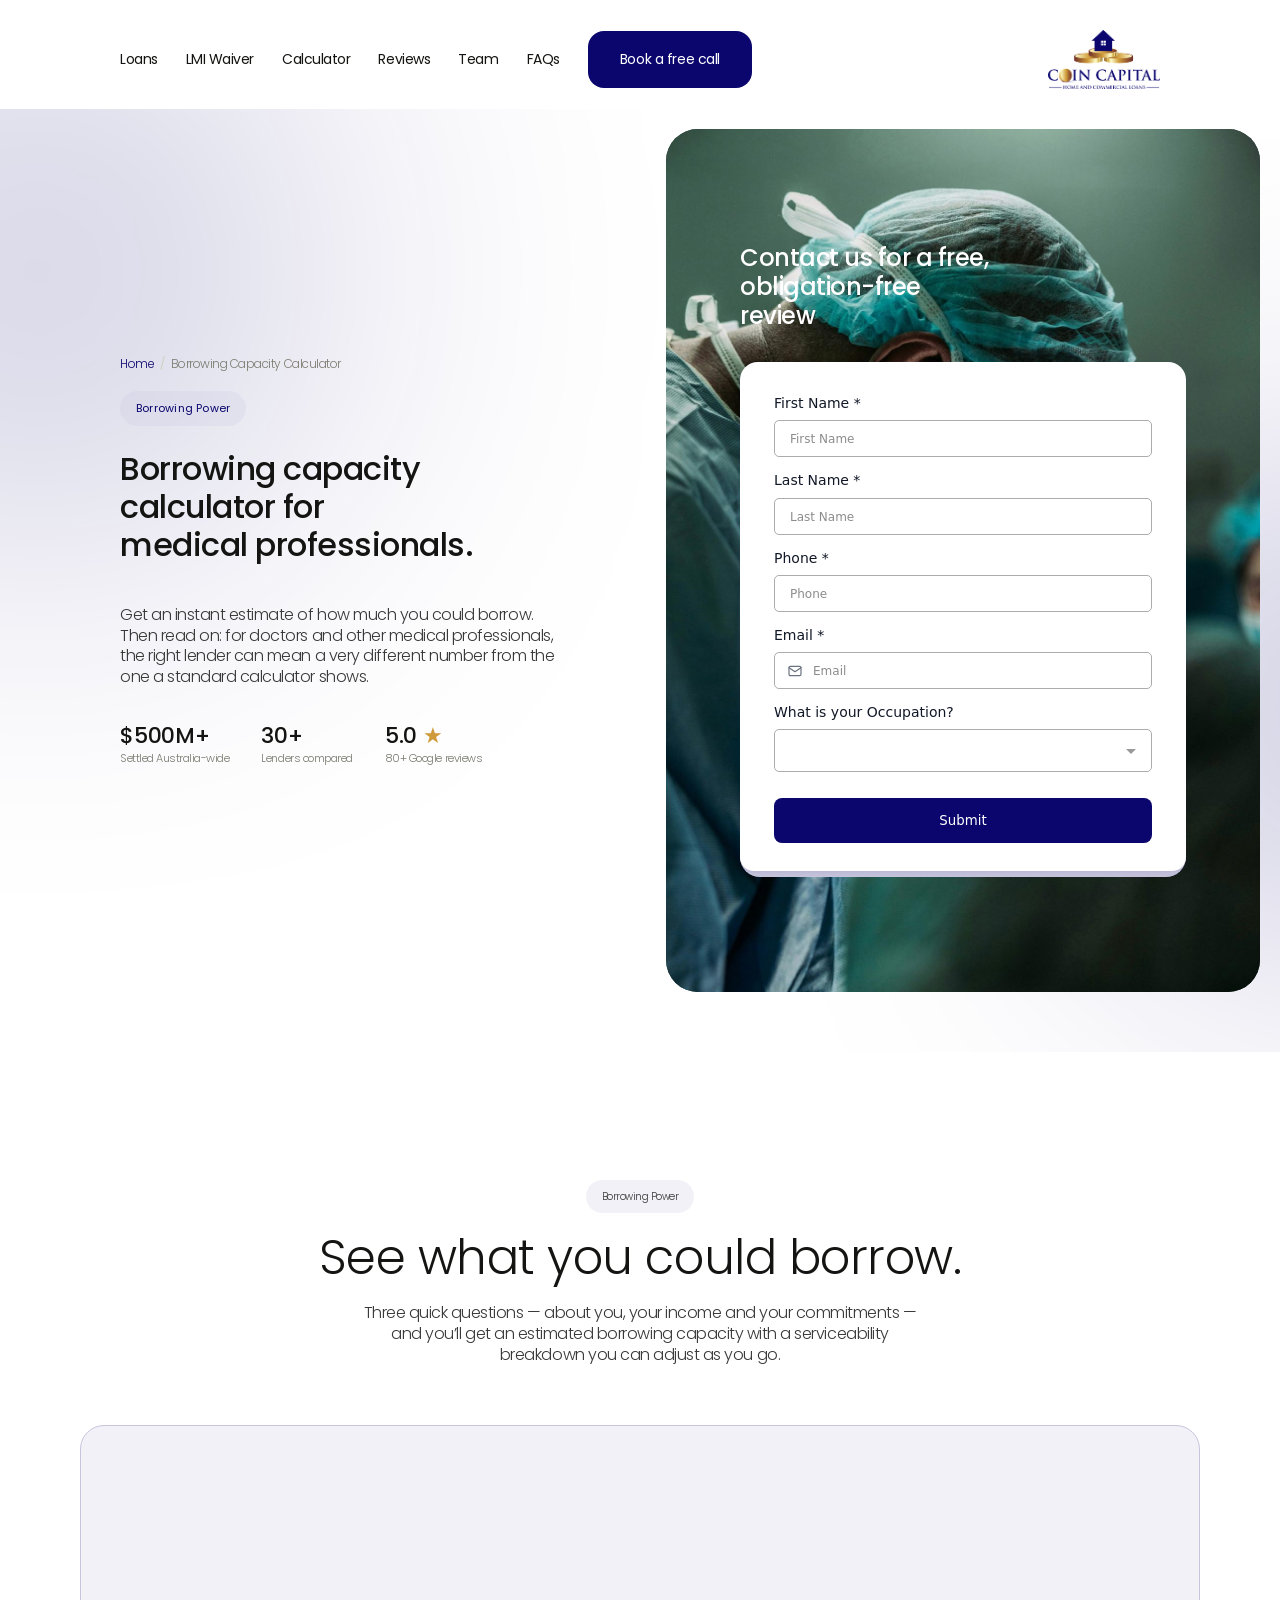
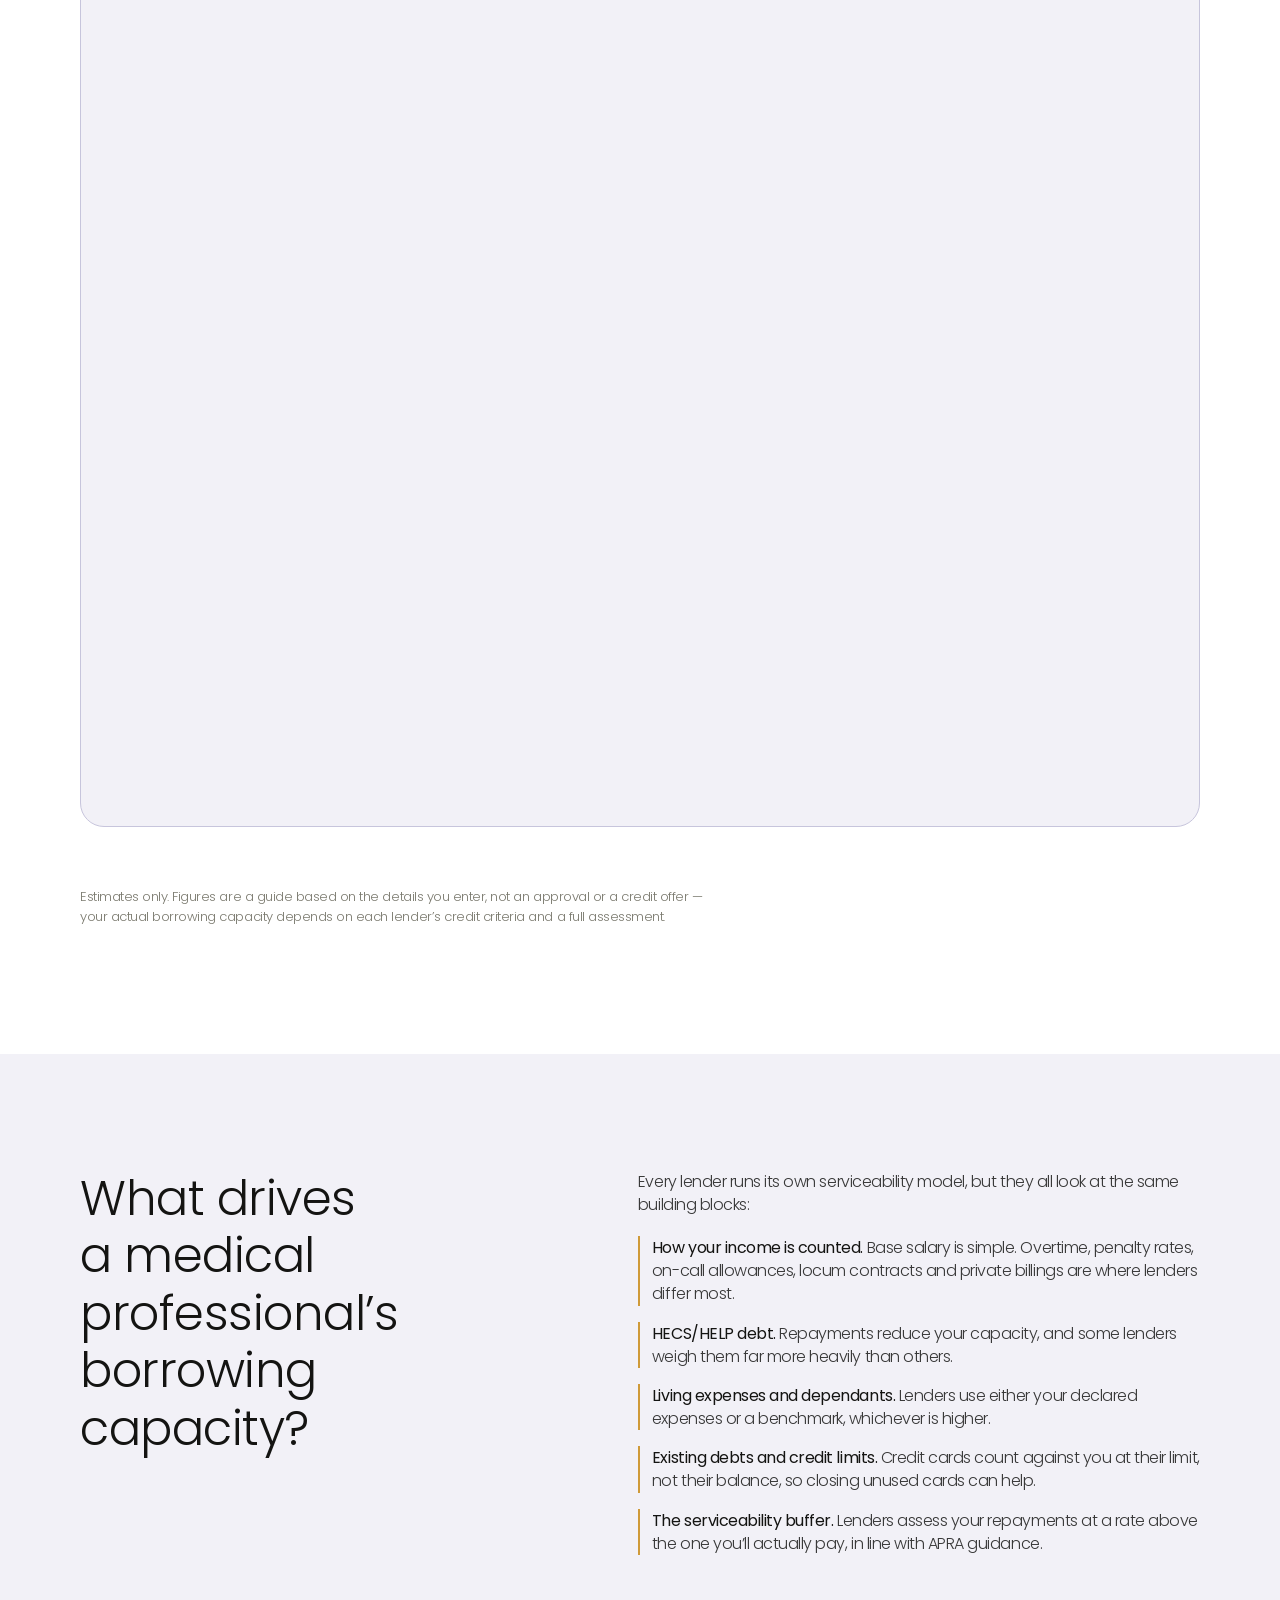
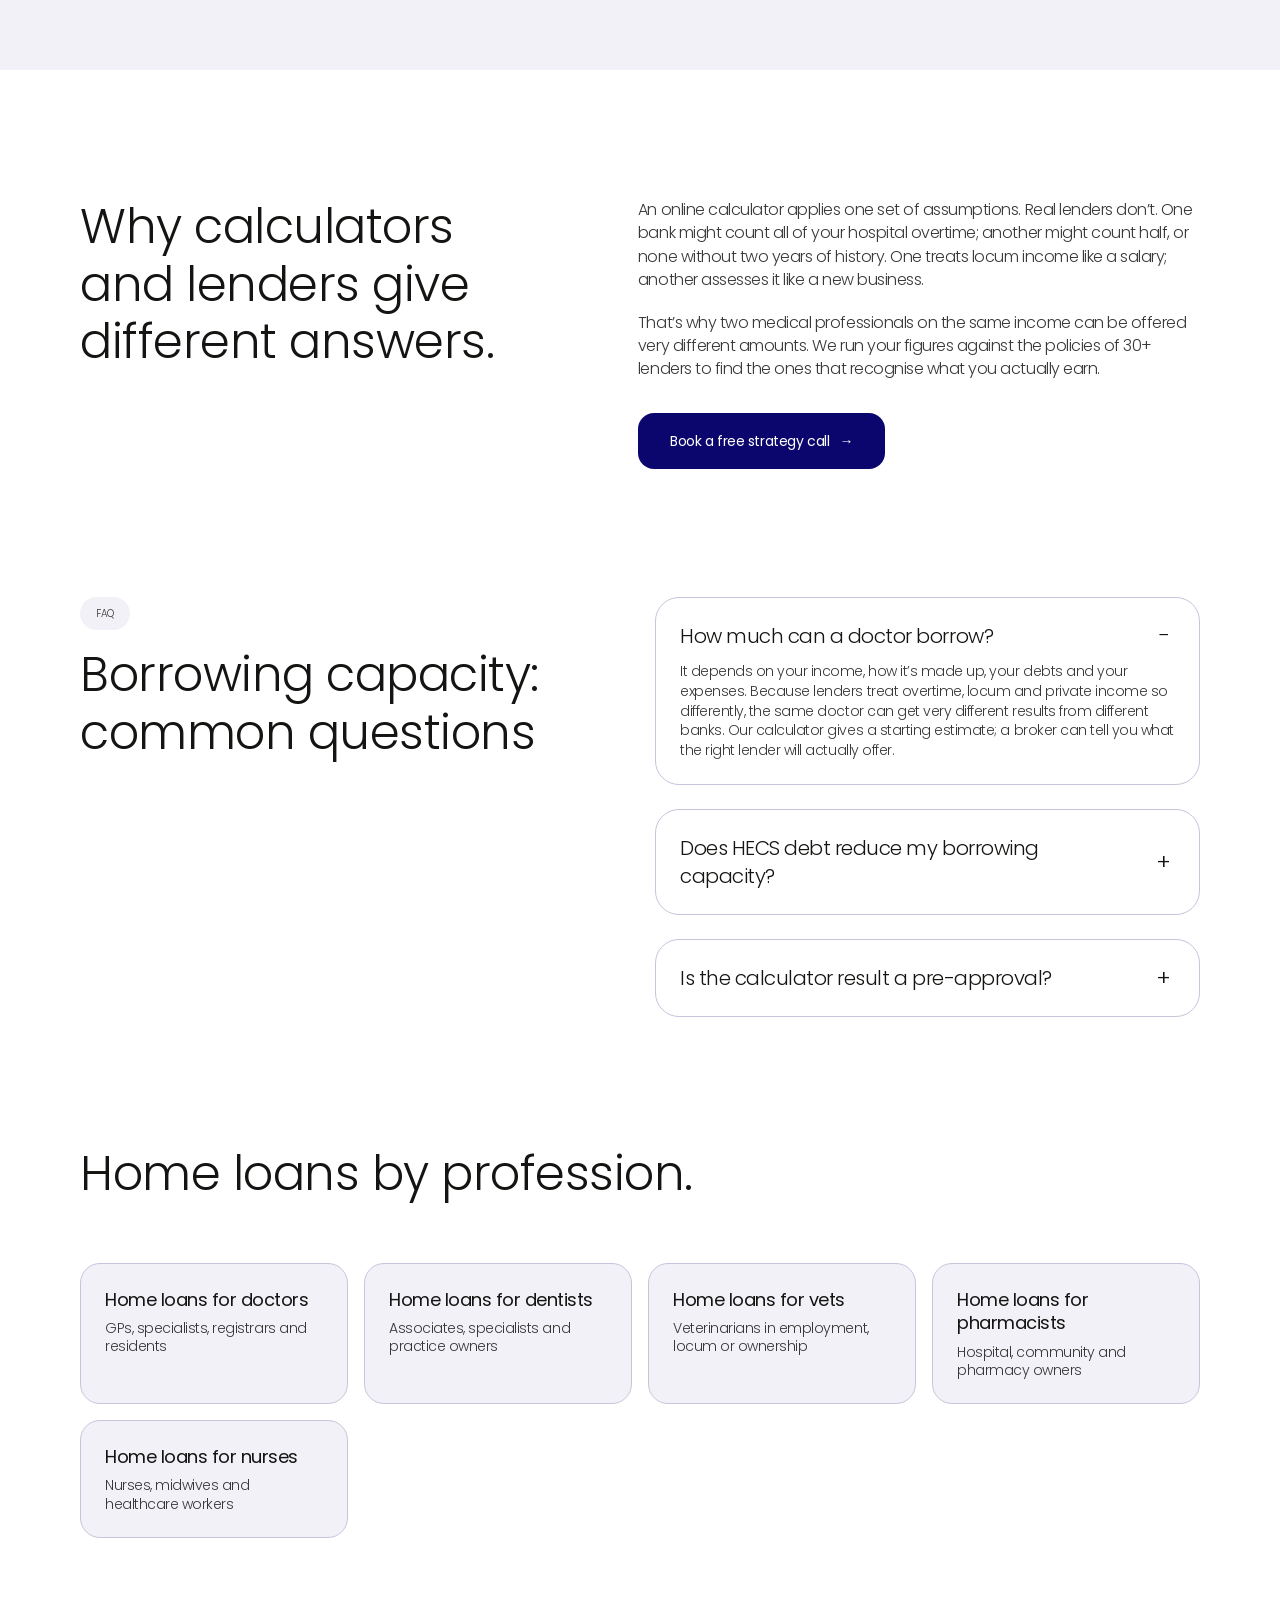
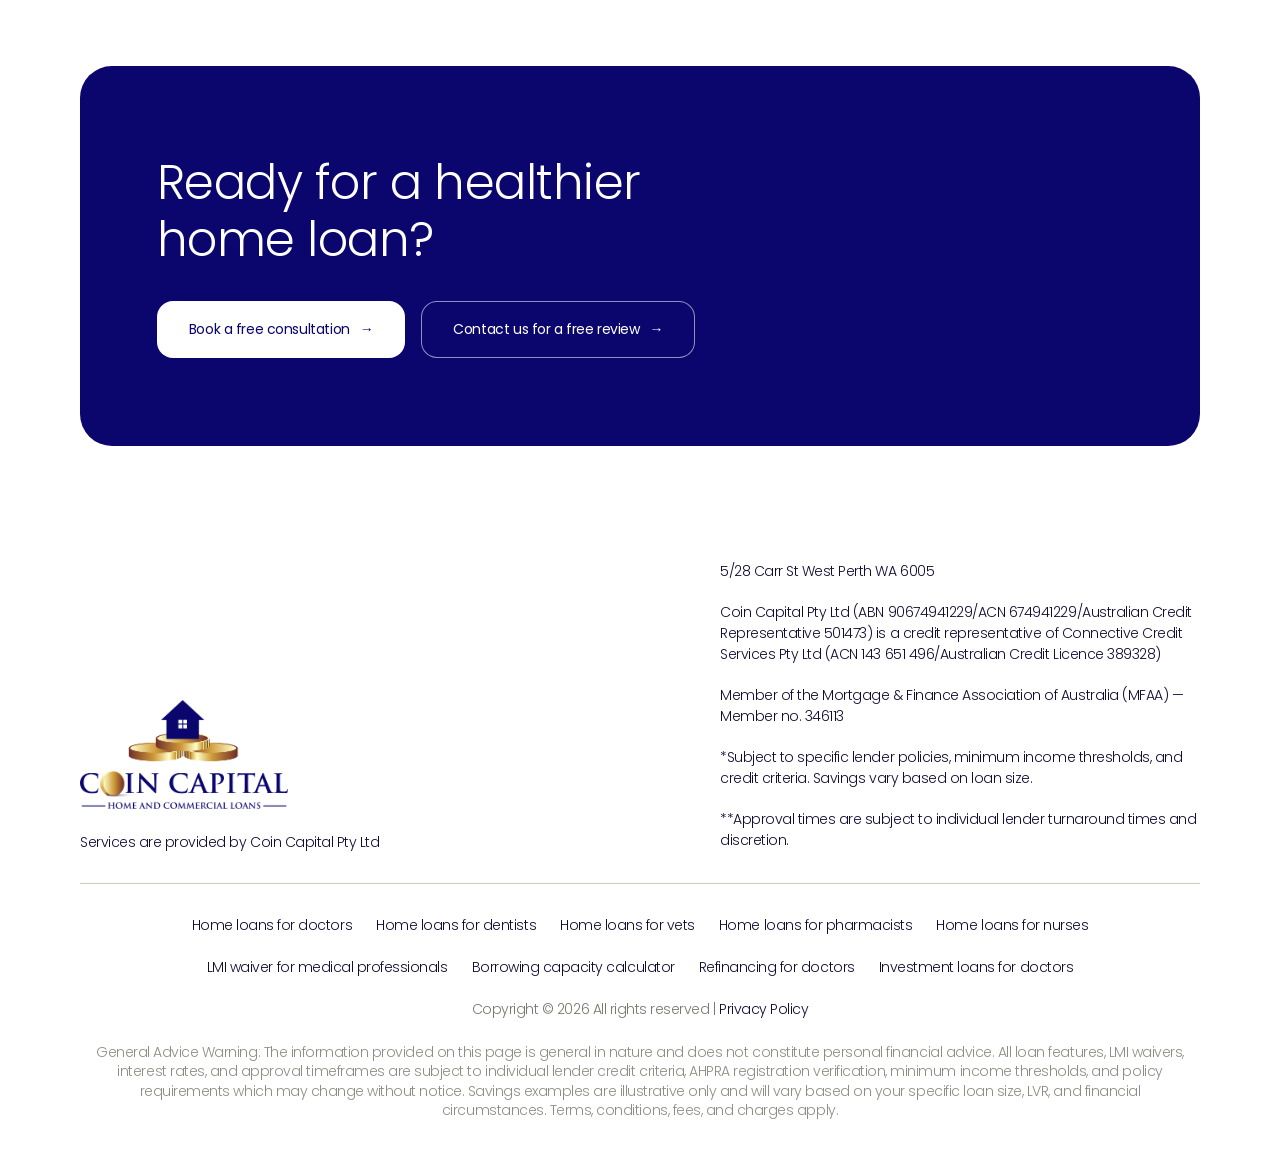
==== borrowing-capacity-calculator.html @ fbfb5493 "Add LMI waiver, calculator, refinancing and investment pages Semrush AU volumes: "lmi waiver" 720/mo" ====
<!doctype html>
<html lang="en-AU">
<head>
<meta charset="utf-8">
<meta name="viewport" content="width=device-width,initial-scale=1,viewport-fit=cover">
<title>Borrowing Capacity Calculator for Doctors | Medical Home Loans</title>
<meta name="description" content="Estimate your borrowing capacity as a doctor or medical professional, then learn why lenders’ results differ — and how overtime, locum income and HECS change the number.">
<link rel="canonical" href="https://medicalhomeloans.au/borrowing-capacity-calculator">
<meta property="og:type" content="website">
<meta property="og:site_name" content="Medical Home Loans Australia">
<meta property="og:locale" content="en_AU">
<meta property="og:title" content="Borrowing Capacity Calculator for Doctors | Medical Home Loans">
<meta property="og:description" content="Estimate your borrowing capacity as a doctor or medical professional, then learn why lenders’ results differ — and how overtime, locum income and HECS change the number.">
<meta property="og:url" content="https://medicalhomeloans.au/borrowing-capacity-calculator">
<meta property="og:image" content="https://medicalhomeloans.au/assets/og-image.jpg">
<meta property="og:image:width" content="1200">
<meta property="og:image:height" content="630">
<meta name="twitter:card" content="summary_large_image">
<link rel="icon" href="/assets/icon-key.svg" type="image/svg+xml">
<link rel="preconnect" href="https://fonts.googleapis.com">
<link rel="preconnect" href="https://fonts.gstatic.com" crossorigin>
<link rel="stylesheet" href="https://fonts.googleapis.com/css2?family=Poppins:ital,wght@0,300;0,400;0,500;0,600;1,300&display=swap">
<link rel="stylesheet" href="/assets/site.css">
<script type="application/ld+json">
{
 "@context": "https://schema.org",
 "@graph": [
  {
   "@type": "FinancialService",
   "@id": "https://medicalhomeloans.au/#business",
   "name": "Medical Home Loans Australia by Coin Capital",
   "url": "https://medicalhomeloans.au/",
   "logo": "https://medicalhomeloans.au/assets/logo-coin-capital.png",
   "image": "https://medicalhomeloans.au/assets/og-image.jpg",
   "email": "ronil@coincapital.com.au",
   "address": {
    "@type": "PostalAddress",
    "streetAddress": "5/28 Carr St",
    "addressLocality": "West Perth",
    "addressRegion": "WA",
    "postalCode": "6005",
    "addressCountry": "AU"
   },
   "areaServed": {
    "@type": "Country",
    "name": "Australia"
   },
   "founder": {
    "@type": "Person",
    "name": "Ronil Shah",
    "jobTitle": "Director"
   }
  },
  {
   "@type": "BreadcrumbList",
   "itemListElement": [
    {
     "@type": "ListItem",
     "position": 1,
     "name": "Home",
     "item": "https://medicalhomeloans.au/"
    },
    {
     "@type": "ListItem",
     "position": 2,
     "name": "Borrowing Capacity Calculator",
     "item": "https://medicalhomeloans.au/borrowing-capacity-calculator"
    }
   ]
  },
  {
   "@type": "FAQPage",
   "mainEntity": [
    {
     "@type": "Question",
     "name": "How much can a doctor borrow?",
     "acceptedAnswer": {
      "@type": "Answer",
      "text": "It depends on your income, how it’s made up, your debts and your expenses. Because lenders treat overtime, locum and private income so differently, the same doctor can get very different results from different banks. Our calculator gives a starting estimate; a broker can tell you what the right lender will actually offer."
     }
    },
    {
     "@type": "Question",
     "name": "Does HECS debt reduce my borrowing capacity?",
     "acceptedAnswer": {
      "@type": "Answer",
      "text": "Yes. Lenders deduct your compulsory HECS/HELP repayments from your income. How much this reduces your borrowing power varies between lenders."
     }
    },
    {
     "@type": "Question",
     "name": "Is the calculator result a pre-approval?",
     "acceptedAnswer": {
      "@type": "Answer",
      "text": "No. It’s an estimate based on the details you enter. A pre-approval needs a full application and assessment by a lender."
     }
    }
   ]
  },
  {
   "@type": "Service",
   "name": "Borrowing Capacity Calculator",
   "serviceType": "Mortgage broking",
   "provider": {
    "@id": "https://medicalhomeloans.au/#business"
   },
   "areaServed": {
    "@type": "Country",
    "name": "Australia"
   },
   "audience": {
    "@type": "Audience",
    "audienceType": "Doctors and medical professionals"
   },
   "url": "https://medicalhomeloans.au/borrowing-capacity-calculator"
  }
 ]
}
</script>
</head>
<body>

<header class="site-header">
  <nav class="nav" aria-label="Primary">
    <button class="nav-toggle" id="nav-toggle" type="button" aria-expanded="false" aria-controls="nav-links" aria-label="Menu"><span></span></button>
    <div class="nav-links" id="nav-links">
      <a href="/#solutions">Loans</a>
      <a href="/lmi-waiver">LMI Waiver</a>
      <a href="/borrowing-capacity-calculator">Calculator</a>
      <a href="/#testimonials">Reviews</a>
      <a href="/#founder">Team</a>
      <a href="/#faq">FAQs</a>
      <a class="btn" href="/#book">Book a free call</a>
    </div>
    <a class="nav-logo" href="/" aria-label="Coin Capital — Medical Home Loans Australia, home">
      <img src="/assets/logo-coin-capital.png" width="988" height="518" alt="Coin Capital Home and Commercial Loans">
    </a>
  </nav>
</header>

<main>
  <section class="hero" id="hero">
    <div class="hero-grid">
      <div class="hero-copy">
        <nav class="crumbs" aria-label="Breadcrumb"><ol><li><a href="/">Home</a></li><li aria-current="page">Borrowing Capacity Calculator</li></ol></nav>
        <span class="pill eyebrow">Borrowing Power</span>
        <h1>Borrowing capacity calculator for medical professionals.</h1>
        <p class="hero-lede">Get an instant estimate of how much you could borrow. Then read on: for doctors and other medical professionals, the right lender can mean a very different number from the one a standard calculator shows.</p>
        <ul class="hero-trust">
          <li><span class="figure">$500M+</span><span class="label">Settled Australia-wide</span></li>
          <li><span class="figure">30+</span><span class="label">Lenders compared</span></li>
          <li><span class="figure">5.0 <span class="star" aria-hidden="true">★</span></span><span class="label">80+ Google reviews</span></li>
        </ul>
      </div>

      <div class="hero-panel" id="contact">
        <img class="bg" src="/assets/hero-surgeon.jpg" alt="" width="1200" height="1800">
        <h2>Contact us for a free, obligation-free review</h2>
        <div class="form-shell">
          <div class="form-card">
            <form class="lead-form" id="lead-form" novalidate>
              <div><label for="lf-first">First Name *</label><input id="lf-first" name="first_name" type="text" placeholder="First Name" autocomplete="given-name" required></div>
              <div><label for="lf-last">Last Name *</label><input id="lf-last" name="last_name" type="text" placeholder="Last Name" autocomplete="family-name" required></div>
              <div><label for="lf-phone">Phone *</label><input id="lf-phone" name="phone" type="tel" placeholder="Phone" autocomplete="tel" required></div>
              <div><label for="lf-email">Email *</label>
                <div class="email-wrap">
                  <svg width="16" height="16" viewBox="0 0 24 24" fill="none" stroke="#6b7280" stroke-width="1.8" stroke-linecap="round" stroke-linejoin="round" aria-hidden="true"><rect x="3" y="5" width="18" height="14" rx="2"></rect><path d="m3 7 9 6 9-6"></path></svg>
                  <input id="lf-email" name="email" type="email" placeholder="Email" autocomplete="email" required>
                </div>
              </div>
              <div><label for="lf-occupation">What is your Occupation?</label>
                <div class="select-wrap">
                  <select id="lf-occupation" name="occupation">
                    <option value="" selected></option>
                    <option>Doctor / Specialist</option>
                    <option>Nurse / Midwife</option>
                    <option>Dentist / Dental Professional</option>
                    <option>Allied Health Professional (Physio, Chiro, etc.)</option>
                    <option>Pharmacist / Optometrist</option>
                    <option>Other Healthcare Professional</option>
                  </select>
                </div>
              </div>
              <div style="position:absolute;left:-9999px;width:1px;height:1px;overflow:hidden" aria-hidden="true">
                <label for="lf-company">Company</label>
                <input id="lf-company" name="company" type="text" tabindex="-1" autocomplete="off">
              </div>
              <button type="submit">Submit</button>
              <p class="form-status" id="form-status" role="status" hidden></p>
            </form>
          </div>
        </div>
      </div>
    </div>
  </section>

  <section class="page-section" id="calculator" aria-labelledby="calculator-h">
    <div class="wrap stack">
      <div class="section-head">
        <span class="pill">Borrowing Power</span>
        <h2 class="h2" id="calculator-h">See what you could borrow.</h2>
        <p class="section-lede">Three quick questions — about you, your income and your commitments — and you’ll get an estimated borrowing capacity with a serviceability breakdown you can adjust as you go.</p>
      </div>
      <div class="embed-frame" data-embed="calculator">
        <iframe class="embed embed-calc" title="Borrowing capacity calculator"
          src="https://lsbroker.com.au/borrowing.html?broker=9ecff722-2fa7-4bd2-bbba-3ab63f3109eb"
          loading="lazy"></iframe>
        <div class="embed-fallback" hidden>
          <h3>Borrowing capacity calculator</h3>
          <p>The calculator opens in its own window from here.</p>
          <a class="btn arrow" href="https://lsbroker.com.au/borrowing.html?broker=9ecff722-2fa7-4bd2-bbba-3ab63f3109eb" target="_blank" rel="noopener">Open the calculator</a>
        </div>
      </div>
      <p class="embed-note">Estimates only. Figures are a guide based on the details you enter, not an approval or a credit offer — your actual borrowing capacity depends on each lender’s credit criteria and a full assessment.</p>
    </div>
  </section>

  <section class="band" id="factors" aria-labelledby="factors-h">
    <div class="wrap two-col">
      <div class="col-head">
        <h2 class="h2" id="factors-h">What drives a medical professional’s borrowing capacity?</h2>
      </div>
      <div class="prose">
        <p>Every lender runs its own serviceability model, but they all look at the same building blocks:</p>
        <ul class="gold-list">
          <li><strong>How your income is counted.</strong> Base salary is simple. Overtime, penalty rates, on-call allowances, locum contracts and private billings are where lenders differ most.</li>
          <li><strong>HECS/HELP debt.</strong> Repayments reduce your capacity, and some lenders weigh them far more heavily than others.</li>
          <li><strong>Living expenses and dependants.</strong> Lenders use either your declared expenses or a benchmark, whichever is higher.</li>
          <li><strong>Existing debts and credit limits.</strong> Credit cards count against you at their limit, not their balance, so closing unused cards can help.</li>
          <li><strong>The serviceability buffer.</strong> Lenders assess your repayments at a rate above the one you’ll actually pay, in line with APRA guidance.</li>
        </ul>
      </div>
    </div>
  </section>

  <section class="page-section" id="why" aria-labelledby="why-h">
    <div class="wrap two-col">
      <div class="col-head">
        <h2 class="h2" id="why-h">Why calculators and lenders give different answers.</h2>
      </div>
      <div class="prose">
        <p>An online calculator applies one set of assumptions. Real lenders don’t. One bank might count all of your hospital overtime; another might count half, or none without two years of history. One treats locum income like a salary; another assesses it like a new business.</p>
        <p>That’s why two medical professionals on the same income can be offered very different amounts. We run your figures against the policies of 30+ lenders to find the ones that recognise what you actually earn.</p>
        <a class="btn arrow" href="/#book">Book a free strategy call</a>
      </div>
    </div>
  </section>

  <section class="faq" id="faq" aria-labelledby="faq-h">
    <div class="wrap faq-grid">
      <div class="faq-head">
        <span class="pill">FAQ</span>
        <h2 class="h2" id="faq-h">Borrowing capacity: common questions</h2>
      </div>
      <div class="faq-list">
        <details name="faq" open>
          <summary>How much can a doctor borrow?</summary>
          <p>It depends on your income, how it’s made up, your debts and your expenses. Because lenders treat overtime, locum and private income so differently, the same doctor can get very different results from different banks. Our calculator gives a starting estimate; a broker can tell you what the right lender will actually offer.</p>
        </details>
        <details name="faq">
          <summary>Does HECS debt reduce my borrowing capacity?</summary>
          <p>Yes. Lenders deduct your compulsory HECS/HELP repayments from your income. How much this reduces your borrowing power varies between lenders.</p>
        </details>
        <details name="faq">
          <summary>Is the calculator result a pre-approval?</summary>
          <p>No. It’s an estimate based on the details you enter. A pre-approval needs a full application and assessment by a lender.</p>
        </details>
      </div>
    </div>
  </section>

  <section class="related" aria-labelledby="related-h">
    <div class="wrap stack">
      <h2 class="h2 narrow" id="related-h">Home loans by profession.</h2>
      <nav class="related-grid" aria-label="Other professions">
        <a href="/home-loans-for-doctors"><strong>Home loans for doctors</strong><span>GPs, specialists, registrars and residents</span></a>
        <a href="/home-loans-for-dentists"><strong>Home loans for dentists</strong><span>Associates, specialists and practice owners</span></a>
        <a href="/home-loans-for-vets"><strong>Home loans for vets</strong><span>Veterinarians in employment, locum or ownership</span></a>
        <a href="/home-loans-for-pharmacists"><strong>Home loans for pharmacists</strong><span>Hospital, community and pharmacy owners</span></a>
        <a href="/home-loans-for-nurses"><strong>Home loans for nurses</strong><span>Nurses, midwives and healthcare workers</span></a>
      </nav>
    </div>
  </section>

  <section class="closing" aria-labelledby="closing-h">
    <div class="wrap">
      <div class="closing-panel">
        <h2 class="h2" id="closing-h">Ready for a healthier home loan?</h2>
        <div class="closing-actions">
          <a class="btn light arrow" href="/#book">Book a free consultation</a>
          <a class="btn ghost arrow" href="#contact">Contact us for a free review</a>
        </div>
      </div>
    </div>
  </section>
</main>

<footer class="site-footer">
  <div class="wrap">
    <div class="footer-top">
      <div class="footer-brand">
        <img src="/assets/logo-coin-capital.png" width="988" height="518" alt="Coin Capital Home and Commercial Loans">
        <p>Services are provided by Coin Capital Pty Ltd</p>
      </div>
      <div class="footer-legal">
        <p>5/28 Carr St West Perth WA 6005</p>
        <p>Coin Capital Pty Ltd (ABN 90674941229/ACN 674941229/Australian Credit Representative 501473) is a credit representative of Connective Credit Services Pty Ltd (ACN 143 651 496/Australian Credit Licence 389328)</p>
        <p>Member of the Mortgage &amp; Finance Association of Australia (MFAA) — Member no. 346113</p>
        <p>*Subject to specific lender policies, minimum income thresholds, and credit criteria. Savings vary based on loan size.</p>
        <p>**Approval times are subject to individual lender turnaround times and discretion.</p>
      </div>
    </div>
    <div class="footer-bottom">
      <nav class="footer-links" aria-label="Home loans by profession">
        <a href="/home-loans-for-doctors">Home loans for doctors</a>
        <a href="/home-loans-for-dentists">Home loans for dentists</a>
        <a href="/home-loans-for-vets">Home loans for vets</a>
        <a href="/home-loans-for-pharmacists">Home loans for pharmacists</a>
        <a href="/home-loans-for-nurses">Home loans for nurses</a>
      </nav>
      <nav class="footer-links" aria-label="Loans and tools">
        <a href="/lmi-waiver">LMI waiver for medical professionals</a>
        <a href="/borrowing-capacity-calculator">Borrowing capacity calculator</a>
        <a href="/refinancing-for-doctors">Refinancing for doctors</a>
        <a href="/investment-loans-for-doctors">Investment loans for doctors</a>
      </nav>
      <p>Copyright © 2026 All rights reserved | <a href="/privacy-policy">Privacy Policy</a></p>
      <p class="gaw">General Advice Warning: The information provided on this page is general in nature and does not constitute personal financial advice. All loan features, LMI waivers, interest rates, and approval timeframes are subject to individual lender credit criteria, AHPRA registration verification, minimum income thresholds, and policy requirements which may change without notice. Savings examples are illustrative only and will vary based on your specific loan size, LVR, and financial circumstances. Terms, conditions, fees, and charges apply.</p>
    </div>
  </div>
</footer>

<script src="/assets/site.js"></script>
</body>
</html>
---- assets/site.css ----
:root{color-scheme:light;box-sizing:border-box;padding-top:env(safe-area-inset-top,0px);padding-bottom:env(safe-area-inset-bottom,0px)}html{scroll-padding-top:env(safe-area-inset-top,0px)}body{margin:0;padding:0;font:14px -apple-system,BlinkMacSystemFont,sans-serif;background:#faf9f5;color:#141413}img{max-width:100%}[hidden]:not([hidden=until-found i]){display:none!important}

/* ==========================================================================
   Medical Home Loans Australia — rebuilt from the Framer site
   Tokens taken from the live site's computed styles.
   Single (light) theme on purpose: this is a brand replica.
   ========================================================================== */
:root {
  --navy: #0a066e;
  --navy-hover: #15109a;
  --lavender: #c7c5dc;
  --tint: rgba(199, 197, 220, 0.24);
  --gold: #cf9a39;
  --ink: #141412;
  --body: #383838;
  --muted: #7a796e;
  --footer-ink: #110e34;
  --rule: #cccbb4;
  --white: #ffffff;

  --font: "Poppins", "Helvetica Neue", Arial, sans-serif;
  --track: -0.03em;

  --gutter: clamp(16px, 6.25vw, 80px);
  --section-gap: clamp(72px, 10vw, 140px);
  --header-h: 109px;
}

*, *::before, *::after { box-sizing: border-box; }
html { scroll-behavior: smooth; -webkit-text-size-adjust: 100%; }
@media (prefers-reduced-motion: reduce) { html { scroll-behavior: auto; } }

body {
  margin: 0;
  background: var(--white);
  color: var(--body);
  font-family: var(--font);
  font-size: 16px;
  font-weight: 300;
  line-height: 1.3;
  letter-spacing: var(--track);
  -webkit-font-smoothing: antialiased;
  overflow-x: hidden;
}
h1, h2, h3, h4, p, figure, ul { margin: 0; padding: 0; }
ul { list-style: none; }
img { display: block; max-width: 100%; }
a { color: inherit; }
strong, b { font-weight: 400; color: var(--ink); }
:focus-visible { outline: 2px solid var(--navy); outline-offset: 3px; border-radius: 6px; }

.wrap { max-width: calc(1120px + 2 * var(--gutter)); margin-inline: auto; padding-inline: var(--gutter); }
section[id], div[id="contact"] { scroll-margin-top: calc(var(--header-h) + 12px); }

/* ---- shared pieces ---- */
.h2 { font-size: clamp(30px, 3.75vw, 48px); font-weight: 300; line-height: 1.2; color: var(--ink); text-wrap: balance; }
.h2 b { font-weight: 500; }
.pill {
  display: inline-flex; align-items: center; gap: 10px;
  padding: 10px 16px; border-radius: 21px; background: var(--tint);
  font-size: 10px; line-height: 1.3; color: var(--body); white-space: nowrap;
}
.btn {
  display: inline-flex; align-items: center; justify-content: center;
  padding: 20px 32px; border-radius: 16px; border: 0; cursor: pointer;
  background: var(--navy); color: var(--white); text-decoration: none;
  font: 400 14px/1.2 var(--font); letter-spacing: var(--track); white-space: nowrap;
  transition: background-color .2s ease, transform .2s ease;
}
.btn:hover { background: var(--navy-hover); transform: translateY(-1px); }
.section-head { display: flex; flex-direction: column; align-items: center; gap: 16px; text-align: center; }
.section-head .h2 { max-width: 660px; }
.card {
  background: var(--tint); border: 1px solid var(--lavender); border-radius: 24px;
  padding: 32px 24px; display: flex; flex-direction: column; gap: 32px;
}
.card h3 { font-size: 24px; font-weight: 400; line-height: 1.3; color: var(--ink); }
.card p { font-size: 14px; }
.card-text { display: flex; flex-direction: column; gap: 22px; }
.icon-tile { width: 56px; height: 56px; border-radius: 16px; background: var(--lavender); display: grid; place-items: center; flex: none; }
.icon-tile img { width: 36px; height: 36px; }
.gold-list { display: flex; flex-direction: column; gap: 12px; }
.gold-list li { border-left: 2px solid var(--gold); padding-left: 12px; }

/* ---- header ---- */
.site-header {
  position: sticky; top: env(safe-area-inset-top, 0px); z-index: 50;
  background: var(--white);
}
.nav { max-width: calc(1040px + 2 * var(--gutter)); margin-inline: auto; padding: 30px var(--gutter) 20px; display: flex; align-items: center; justify-content: space-between; gap: 24px; }
.nav-logo img { width: 112px; height: auto; }
.nav { position: relative; }
.nav-links { display: flex; align-items: center; gap: clamp(16px, 2.2vw, 32px); font-size: 14px; font-weight: 400; color: var(--ink); }
.nav-links a { text-decoration: none; }
.nav-links a:not(.btn) { padding-block: 6px; border-bottom: 1px solid transparent; transition: border-color .2s ease; }
.nav-links a:not(.btn):hover { border-color: var(--ink); }
.nav-toggle { display: none; }

/* ---- hero ---- */
.hero { position: relative; overflow: hidden; isolation: isolate; }
.hero::before, .hero::after {
  content: ""; position: absolute; z-index: -1; border-radius: 50%; filter: blur(150px); pointer-events: none;
}
.hero::before { width: 572px; height: 572px; left: -249px; top: -124px; background: rgba(10, 6, 110, 0.2); }
.hero::after { width: 450px; height: 450px; right: -300px; bottom: 120px; background: rgba(10, 6, 110, 0.3); }
.hero-grid {
  max-width: 1280px; margin-inline: auto;
  padding: 20px 20px 60px clamp(16px, 9.4vw, 120px);
  display: grid; grid-template-columns: minmax(0, 446px) minmax(0, 594px); justify-content: space-between; align-items: center; gap: clamp(32px, 7vw, 100px);
}
.hero-copy { display: flex; flex-direction: column; gap: 16px; }
.rated { align-self: flex-start; color: var(--muted); font-size: 10px; }
.rated .divider { width: 1px; height: 15px; background: var(--muted); opacity: .6; }
.rated .stars { display: inline-flex; gap: 1px; }
.rated .stars img { width: 11px; height: 11px; }
.hero h1 { font-size: clamp(28px, 2.6vw, 32px); font-weight: 500; line-height: 1.2; color: var(--ink); text-wrap: balance; margin-top: 8px; }
.hero-lede { margin-block: 24px 16px; }
.hero-trust { display: flex; flex-wrap: wrap; align-items: flex-start; gap: 18px 32px; margin-top: 4px; }
.hero-trust li { display: flex; flex-direction: column; gap: 3px; }
.hero-trust .figure { font-size: 22px; font-weight: 500; line-height: 1.1; color: var(--ink); letter-spacing: -0.01em; font-variant-numeric: tabular-nums; }
.hero-trust .figure .star { color: var(--gold); }
.hero-trust .label { font-size: 11px; line-height: 1.3; color: var(--muted); max-width: 22ch; }

/* ---- awards ---- */
.awards { padding-top: clamp(28px, 4vw, 44px); }
.awards-row { display: flex; align-items: center; gap: clamp(18px, 3vw, 40px); flex-wrap: wrap; padding-bottom: clamp(28px, 4vw, 44px); border-bottom: 1px solid var(--rule); }
.award-list { display: flex; gap: clamp(18px, 3vw, 48px); flex-wrap: wrap; }
.award { display: flex; align-items: flex-start; gap: 12px; }
.award-mark { flex: none; color: var(--gold); font-size: 17px; line-height: 1.25; }
.award-mark.member { color: var(--navy); }
.award-text { display: flex; flex-direction: column; gap: 3px; }
.award-name { font-size: 16px; font-weight: 400; line-height: 1.3; color: var(--ink); }
.award-src { font-size: 12px; line-height: 1.3; color: var(--muted); }
@media (max-width: 720px) {
  .award-list { flex-direction: column; gap: 16px; }
}

.hero-panel {
  position: relative; border-radius: 32px; overflow: hidden;
  padding: clamp(48px, 9vw, 120px) clamp(16px, 5.8vw, 74px);
  display: flex; flex-direction: column; gap: 32px;
  background: #24403d;
}
.hero-panel > img.bg { position: absolute; inset: 0; width: 100%; height: 100%; object-fit: cover; z-index: 0; }
.hero-panel > * { position: relative; z-index: 1; }
.hero-panel h2 { font-size: 24px; font-weight: 500; line-height: 1.2; color: var(--white); max-width: 260px; }
.form-shell { background: var(--lavender); border-radius: 20px; padding-bottom: 6px; }
.form-card { background: var(--white); border-radius: 18px 18px 14px 14px; padding: 32px clamp(16px, 4vw, 34px) 28px; box-shadow: 0 2px 6px rgba(10, 6, 110, .08); }
.lead-form { display: flex; flex-direction: column; gap: 14px; font-family: Inter, system-ui, -apple-system, "Segoe UI", Roboto, sans-serif; letter-spacing: 0; }
.lead-form label { display: block; font-size: 14px; font-weight: 500; color: #111827; margin-bottom: 8px; }
.lead-form input, .lead-form select {
  width: 100%; font: 400 14px/1.4 inherit; font-family: inherit; color: #111827; background: var(--white);
  border: 1px solid #acacac; border-radius: 5px; padding: 10px 15px; appearance: none;
}
.lead-form input::placeholder { color: #8c8c8c; font-size: 12px; }
.lead-form input:focus, .lead-form select:focus { outline: none; border-color: var(--navy); box-shadow: 0 0 0 3px rgba(10, 6, 110, .15); }
.lead-form .email-wrap { position: relative; }
.lead-form .email-wrap svg { position: absolute; left: 13px; top: 50%; transform: translateY(-50%); pointer-events: none; }
.lead-form .email-wrap input { padding-left: 38px; }
.lead-form .select-wrap { position: relative; }
.lead-form .select-wrap::after { content: ""; position: absolute; right: 16px; top: 50%; margin-top: -2px; border: 5px solid transparent; border-top-color: #999; pointer-events: none; }
.lead-form select { padding-block: 13px; padding-right: 40px; }
.lead-form button { margin-top: 12px; width: 100%; border: 0; border-radius: 8px; padding: 15px; background: var(--navy); color: var(--white); font: 600 14px/1.4 inherit; font-family: inherit; cursor: pointer; transition: background-color .2s ease; }
.lead-form button:hover { background: var(--navy-hover); }
.lead-form .form-status { font-size: 13px; line-height: 1.4; padding: 10px 12px; border-radius: 8px; background: var(--tint); color: var(--footer-ink); }
.ghl-embed { width: 100%; min-height: 724px; border: 0; border-radius: 3px; display: block; }

/* ---- stats ---- */
.stats { padding-block: clamp(56px, 8vw, 120px) 0; }
.stats .wrap { display: flex; flex-direction: column; align-items: center; gap: clamp(40px, 5vw, 64px); }
.stat-row { width: 100%; max-width: 1010px; display: grid; grid-template-columns: repeat(4, minmax(0, 1fr)); gap: 24px; text-align: center; }
.stat { display: flex; flex-direction: column; gap: 24px; align-items: center; }
.stat dt { order: 2; font-size: 16px; max-width: 210px; }
.stat dd { order: 1; margin: 0; font-size: clamp(34px, 3.4vw, 44px); font-weight: 500; line-height: 1.1; color: var(--ink); letter-spacing: -0.01em; font-variant-numeric: tabular-nums; }

/* ---- partners ---- */
.partners { padding-top: var(--section-gap); }
.partners .wrap { display: flex; flex-direction: column; gap: clamp(36px, 5vw, 60px); }
.lender-grid { max-width: 1040px; width: 100%; margin-inline: auto; display: grid; grid-template-columns: repeat(5, minmax(0, 1fr)); gap: 20px; }
.lender-grid li { background: var(--tint); border-radius: 20px; padding: 30px; height: 110px; display: grid; place-items: center; }
.lender-grid img { max-height: 50px; width: auto; max-width: 100%; object-fit: contain; }

/* ---- solution ---- */
.solution { padding-top: var(--section-gap); }
.solution .wrap { display: flex; flex-direction: column; gap: clamp(36px, 5vw, 60px); }
.split-head { display: flex; align-items: flex-end; justify-content: space-between; gap: 24px; flex-wrap: wrap; }
.split-head > div { display: flex; flex-direction: column; align-items: flex-start; gap: 16px; max-width: 520px; }
.card-grid { display: grid; grid-template-columns: repeat(3, minmax(0, 1fr)); gap: 20px; }

/* ---- process ---- */
.process { padding-top: var(--section-gap); }
.process .wrap { display: flex; flex-direction: column; gap: clamp(36px, 5vw, 60px); }
.step { position: relative; padding-top: 48px; }
.step h3 + .step-sub { font-size: 16px; color: var(--body); }
.step .card-text { gap: 22px; }
.step-arrow { position: absolute; top: 20px; right: -36px; width: 100px; height: 56px; z-index: 2; }
.step:last-child .step-arrow { display: none; }

/* ---- testimonials ---- */
.testimonials { margin-top: var(--section-gap); padding-block: clamp(64px, 9vw, 120px); background: var(--tint); }
.t-grid { display: grid; grid-template-columns: minmax(0, 545px) minmax(0, 1fr) minmax(0, 1fr); gap: 30px; align-items: start; }
.t-col { display: flex; flex-direction: column; gap: 30px; }
.t-intro { display: flex; flex-direction: column; align-items: flex-start; gap: 24px; padding-bottom: 12px; }
.g-rating { width: 100%; display: flex; align-items: center; gap: 16px; padding-bottom: 24px; border-bottom: 1px solid var(--rule); flex-wrap: wrap; }
.g-rating > img { width: 159px; height: 52px; }
.g-rating .stars { display: flex; gap: 8px; margin-bottom: 10px; }
.g-rating .stars img { width: 20px; height: 20px; }
.g-rating p { font-size: 16px; color: var(--muted); }
.g-rating p span { color: var(--gold); padding-inline: 4px; }
.t-intro .lede { max-width: 470px; }
.review { background: var(--tint); border: 1px solid var(--lavender); border-radius: 24px; padding: 24px; display: flex; flex-direction: column; gap: 22px; }
.review blockquote { margin: 0; font-size: 14px; }
.review figcaption { display: flex; align-items: center; gap: 12px; }
.avatar { width: 32px; height: 32px; border-radius: 10px; background: var(--lavender); display: grid; place-items: center; font-size: 13px; font-weight: 400; color: var(--ink); letter-spacing: 0; flex: none; }
.review .name { display: block; font-size: 16px; font-weight: 400; color: var(--ink); }
.review .src { display: block; font-size: 10px; color: var(--muted); }

/* ---- founder ---- */
.founder { padding-top: var(--section-gap); }
.founder-grid { display: grid; grid-template-columns: minmax(0, 410px) minmax(0, 1fr); gap: 20px; align-items: stretch; }
.founder-photo { border-radius: 24px; overflow: hidden; min-height: 420px; }
.founder-photo img { width: 100%; height: 100%; object-fit: cover; object-position: 50% 20%; }
.founder-copy { display: flex; flex-direction: column; align-items: flex-start; gap: 24px; padding-block: 0 8px; }
.founder-copy .bio { display: flex; flex-direction: column; gap: 20px; }
.founder-copy .gold-list { margin-block: 8px; gap: 16px; }

/* ---- faq ---- */
.faq { padding-top: var(--section-gap); }
.faq-grid { display: grid; grid-template-columns: minmax(0, 1fr) minmax(0, 545px); gap: clamp(32px, 8vw, 140px); align-items: start; }
.faq-head { display: flex; flex-direction: column; align-items: flex-start; gap: 16px; }
.faq-head p { color: var(--muted); max-width: 440px; margin-top: 12px; }
.faq-list { display: flex; flex-direction: column; gap: 24px; }
.faq-list details { border: 1px solid var(--lavender); border-radius: 24px; background: var(--white); }
.faq-list summary { list-style: none; cursor: pointer; padding: 24px; display: flex; align-items: center; justify-content: space-between; gap: 16px; font-size: 20px; font-weight: 300; line-height: 1.4; color: var(--ink); border-radius: 24px; }
.faq-list summary::-webkit-details-marker { display: none; }
.faq-list summary::after { content: "+"; font-size: 22px; font-weight: 300; line-height: 1; width: 24px; text-align: center; flex: none; }
.faq-list details[open] summary::after { content: "\2212"; }
.faq-list details[open] summary { padding-bottom: 12px; }
.faq-list details p { padding: 0 24px 24px; font-size: 14px; line-height: 1.4; max-width: 62ch; }

/* ---- footer ---- */
.site-footer { padding-block: clamp(64px, 9vw, 120px) 48px; font-size: 14px; }
.footer-top { display: flex; justify-content: space-between; align-items: flex-end; gap: 40px; flex-wrap: wrap; padding-bottom: 32px; border-bottom: 1px solid var(--rule); }
.footer-brand { display: flex; flex-direction: column; gap: 24px; color: var(--footer-ink); }
.footer-brand img { width: 208px; height: auto; }
.footer-legal { max-width: 480px; display: flex; flex-direction: column; gap: 20px; color: var(--footer-ink); line-height: 1.5; }
.footer-bottom { padding-top: 32px; display: flex; flex-direction: column; gap: 24px; text-align: center; color: var(--muted); }
.footer-bottom a { color: var(--footer-ink); text-decoration: none; }
.footer-bottom a:hover { text-decoration: underline; }
.footer-bottom .gaw { color: rgba(122, 122, 110, 0.85); max-width: 1100px; margin-inline: auto; line-height: 1.4; }

/* ---- privacy policy view ---- */
.policy { padding-block: clamp(40px, 6vw, 80px) 0; }
.policy-body { max-width: 760px; display: flex; flex-direction: column; gap: 18px; line-height: 1.55; }
.policy-body h1 { font-size: clamp(30px, 3.75vw, 48px); font-weight: 300; line-height: 1.2; color: var(--ink); margin-bottom: 12px; }
.policy-body h2 { font-size: 20px; font-weight: 400; color: var(--ink); margin-top: 18px; line-height: 1.3; }
.policy-body a { color: var(--navy); }
.back-link { display: inline-flex; align-items: center; gap: 8px; font-size: 14px; font-weight: 400; color: var(--navy); text-decoration: none; margin-bottom: 24px; }
.back-link:hover { text-decoration: underline; }

/* ---- v2 content sections (copy from "CLIENTS: Allied Health" doc) ---- */
.pill.eyebrow { align-self: flex-start; font-size: 11px; font-weight: 400; color: var(--navy); letter-spacing: 0.02em; white-space: normal; }
.stack { display: flex; flex-direction: column; gap: clamp(36px, 5vw, 60px); }
.h2.narrow { max-width: 640px; }
.solutions, .lmi, .broker, .strategies, .closing { padding-top: var(--section-gap); }
.band { margin-top: var(--section-gap); padding-block: clamp(64px, 9vw, 120px); background: var(--tint); }
.two-col { display: grid; grid-template-columns: minmax(0, 5fr) minmax(0, 6fr); gap: clamp(32px, 7vw, 100px); align-items: start; }
.col-head { display: flex; flex-direction: column; gap: 32px; }
.prose { display: flex; flex-direction: column; align-items: flex-start; gap: 20px; line-height: 1.45; }
.prose > p { max-width: 62ch; }
.prose .btn { margin-top: 12px; }
.prose .gold-list { gap: 16px; }
.btn { white-space: normal; text-align: center; }
.btn.arrow::after, .more::after { content: "\2192"; margin-left: 10px; transition: transform .2s ease; }
.btn.arrow:hover::after, .more:hover::after { transform: translateX(3px); }
.btn.light { background: var(--white); color: var(--navy); }
.btn.light:hover { background: #ecebf6; }
.more { margin-top: auto; align-self: flex-start; font-size: 14px; font-weight: 400; color: var(--navy); text-decoration: none; border-bottom: 1px solid currentColor; padding-bottom: 2px; }
.saving { border-left: 2px solid var(--gold); padding-left: 20px; display: flex; flex-direction: column; gap: 10px; }
.saving-figure { font-size: clamp(30px, 3.4vw, 44px); font-weight: 500; line-height: 1.1; color: var(--ink); letter-spacing: -0.01em; font-variant-numeric: tabular-nums; }
.saving-figure span { font-size: 0.5em; font-weight: 300; color: var(--muted); padding-inline: 4px; }
.saving figcaption { font-size: 14px; color: var(--muted); max-width: 40ch; line-height: 1.4; }
.profession-grid { width: 100%; display: grid; grid-template-columns: repeat(2, minmax(0, 1fr)); gap: 12px; }
.profession-grid li { background: var(--white); border: 1px solid var(--lavender); border-radius: 16px; padding: 16px 20px; font-size: 16px; font-weight: 400; color: var(--ink); line-height: 1.3; }
.ask-row { width: 100%; margin-top: 12px; padding-top: 28px; border-top: 1px solid var(--rule); display: flex; align-items: center; justify-content: space-between; gap: 20px; flex-wrap: wrap; }
.ask-row p { max-width: 30ch; color: var(--ink); font-weight: 400; }
.ask-row .btn { margin-top: 0; }
.closing-panel { background: var(--navy); border-radius: 32px; padding: clamp(40px, 7vw, 88px) clamp(24px, 6vw, 80px); display: flex; align-items: center; justify-content: space-between; gap: 32px; flex-wrap: wrap; }
.closing-panel .h2 { color: var(--white); max-width: 560px; }
@media (max-width: 900px) {
  .two-col { grid-template-columns: minmax(0, 1fr); }
}
@media (max-width: 480px) {
  .profession-grid { grid-template-columns: minmax(0, 1fr); }
}

/* ---- embeds (borrowing calculator, booking calendar) ---- */
.section-lede { max-width: 58ch; color: var(--body); }
.embed-frame { position: relative; width: 100%; background: var(--tint); border: 1px solid var(--lavender); border-radius: 24px; overflow: hidden; }
.embed-frame.light { background: var(--white); }
.embed { display: block; width: 100%; border: 0; }
.embed-calc { height: 1000px; }
.embed-cal { height: 880px; }
.embed-fallback { padding: clamp(28px, 5vw, 56px); display: flex; flex-direction: column; align-items: flex-start; gap: 16px; }
.embed-fallback h3 { font-size: 24px; font-weight: 400; color: var(--ink); }
.embed-fallback p { max-width: 46ch; }
.embed-fallback .btn { margin-top: 8px; }
.embed-note { font-size: 13px; color: var(--muted); line-height: 1.5; max-width: 80ch; }
.btn.ghost { background: transparent; color: var(--white); box-shadow: inset 0 0 0 1px rgba(255, 255, 255, .55); }
.btn.ghost:hover { background: rgba(255, 255, 255, .12); }
.closing-actions { display: flex; align-items: center; gap: 16px; flex-wrap: wrap; }
@media (max-width: 640px) {
  .embed-calc { height: 1180px; }
  .embed-cal { height: 1000px; }
  .closing-actions { width: 100%; flex-direction: column; align-items: stretch; }
}

/* ---- Connective "Apply Now" embed ----
   The vendor script injects its own markup into #apply-now-content. `revert` undoes
   this page's global resets inside the widget so their form keeps its own styling. */
.apply { padding-top: var(--section-gap); }
.embed-pad { padding: clamp(20px, 4vw, 44px); }
#apply-now-main { font-family: Inter, system-ui, -apple-system, "Segoe UI", Roboto, sans-serif; letter-spacing: 0; line-height: 1.5; color: #111827; }
#apply-now-main h1, #apply-now-main h2, #apply-now-main h3, #apply-now-main h4,
#apply-now-main p, #apply-now-main figure, #apply-now-main ul, #apply-now-main ol { margin: revert; padding: revert; }
#apply-now-main ul, #apply-now-main ol { list-style: revert; }
#apply-now-main img { display: revert; }
#apply-now-main a { color: revert; }
#apply-now-main strong, #apply-now-main b { font-weight: revert; color: revert; }
#apply-now-main iframe { display: block; width: 100%; border: 0; }

/* ---- responsive ---- */
@media (max-width: 1100px) {
  .step-arrow { display: none; }
  .t-grid { grid-template-columns: repeat(2, minmax(0, 1fr)); }
  .t-grid .t-col:first-child { grid-column: 1 / -1; }
  .t-col.wide { display: grid; grid-template-columns: repeat(2, minmax(0, 1fr)); }
  .t-col.wide .t-intro { grid-column: 1 / -1; }
}
@media (max-width: 900px) {
  :root { --header-h: 84px; }
  .nav { padding-block: 16px; }
  .nav-toggle { display: inline-grid; place-items: center; width: 44px; height: 44px; border: 1px solid var(--lavender); border-radius: 12px; background: var(--white); cursor: pointer; }
  .nav-toggle span, .nav-toggle span::before, .nav-toggle span::after { display: block; width: 18px; height: 1.5px; background: var(--ink); content: ""; position: relative; transition: transform .2s ease; }
  .nav-toggle span::before { position: absolute; top: -6px; }
  .nav-toggle span::after { position: absolute; top: 6px; }
  .nav-links {
    position: absolute; left: 0; right: 0; top: 100%; flex-direction: column; align-items: stretch; gap: 4px;
    background: var(--white); padding: 8px var(--gutter) 24px; border-bottom: 1px solid var(--lavender); font-size: 16px;
  }
  .nav-links:not(.open) { display: none; }
  .nav-links a:not(.btn) { padding-block: 12px; border-bottom: 1px solid var(--tint); }
  .nav-links .btn { margin-top: 12px; }
  .hero-grid { grid-template-columns: minmax(0, 1fr); padding: 12px var(--gutter) 40px; }
  .hero-panel { border-radius: 24px; }
  .stat-row { grid-template-columns: repeat(2, minmax(0, 1fr)); row-gap: 40px; }
  .lender-grid { grid-template-columns: repeat(3, minmax(0, 1fr)); gap: 12px; }
  .lender-grid li { height: 92px; padding: 22px; }
  .lender-grid li:last-child { grid-column: 2; }
  .card-grid { grid-template-columns: minmax(0, 1fr); }
  .founder-grid { grid-template-columns: minmax(0, 1fr); }
  .founder-photo { aspect-ratio: 4 / 5; max-height: 520px; min-height: 0; }
  .faq-grid { grid-template-columns: minmax(0, 1fr); }
  .footer-top { align-items: flex-start; flex-direction: column; }
}
@media (max-width: 640px) {
  .t-grid, .t-col.wide { grid-template-columns: minmax(0, 1fr); }
  .lender-grid { grid-template-columns: repeat(2, minmax(0, 1fr)); }
  .lender-grid li:last-child { grid-column: auto; }
  .faq-list summary { font-size: 17px; padding: 20px; }
  .faq-list details p { padding: 0 20px 20px; }
  .btn { padding: 18px 28px; }
  .rated { white-space: normal; }
}

/* ---- profession pages ---- */
.crumbs { font-size: 12px; color: var(--muted); display: flex; flex-wrap: wrap; gap: 6px; }
.crumbs a { color: var(--navy); text-decoration: none; }
.crumbs a:hover { text-decoration: underline; }
.crumbs li + li::before { content: "/"; margin-right: 6px; color: var(--rule); }
.crumbs ol { display: contents; }
.crumbs li { display: inline; }
.profession-grid a { color: inherit; text-decoration: none; display: block; }
.profession-grid a::after { content: " \2192"; color: var(--navy); }
.profession-grid a:hover { color: var(--navy); }
.related { padding-top: var(--section-gap); }
.related-grid { display: grid; grid-template-columns: repeat(auto-fit, minmax(220px, 1fr)); gap: 16px; }
.related-grid a { display: flex; flex-direction: column; gap: 8px; padding: 24px; border: 1px solid var(--lavender); border-radius: 20px; background: var(--tint); text-decoration: none; transition: border-color .2s ease; }
.related-grid a:hover { border-color: var(--navy); }
.related-grid strong { font-size: 18px; }
.related-grid span { font-size: 14px; }

/* ---- footer links ---- */
.footer-links { display: flex; flex-wrap: wrap; justify-content: center; gap: 8px 24px; }
.page-section { padding-top: var(--section-gap); }
.hero-copy .crumbs { margin-bottom: 4px; }
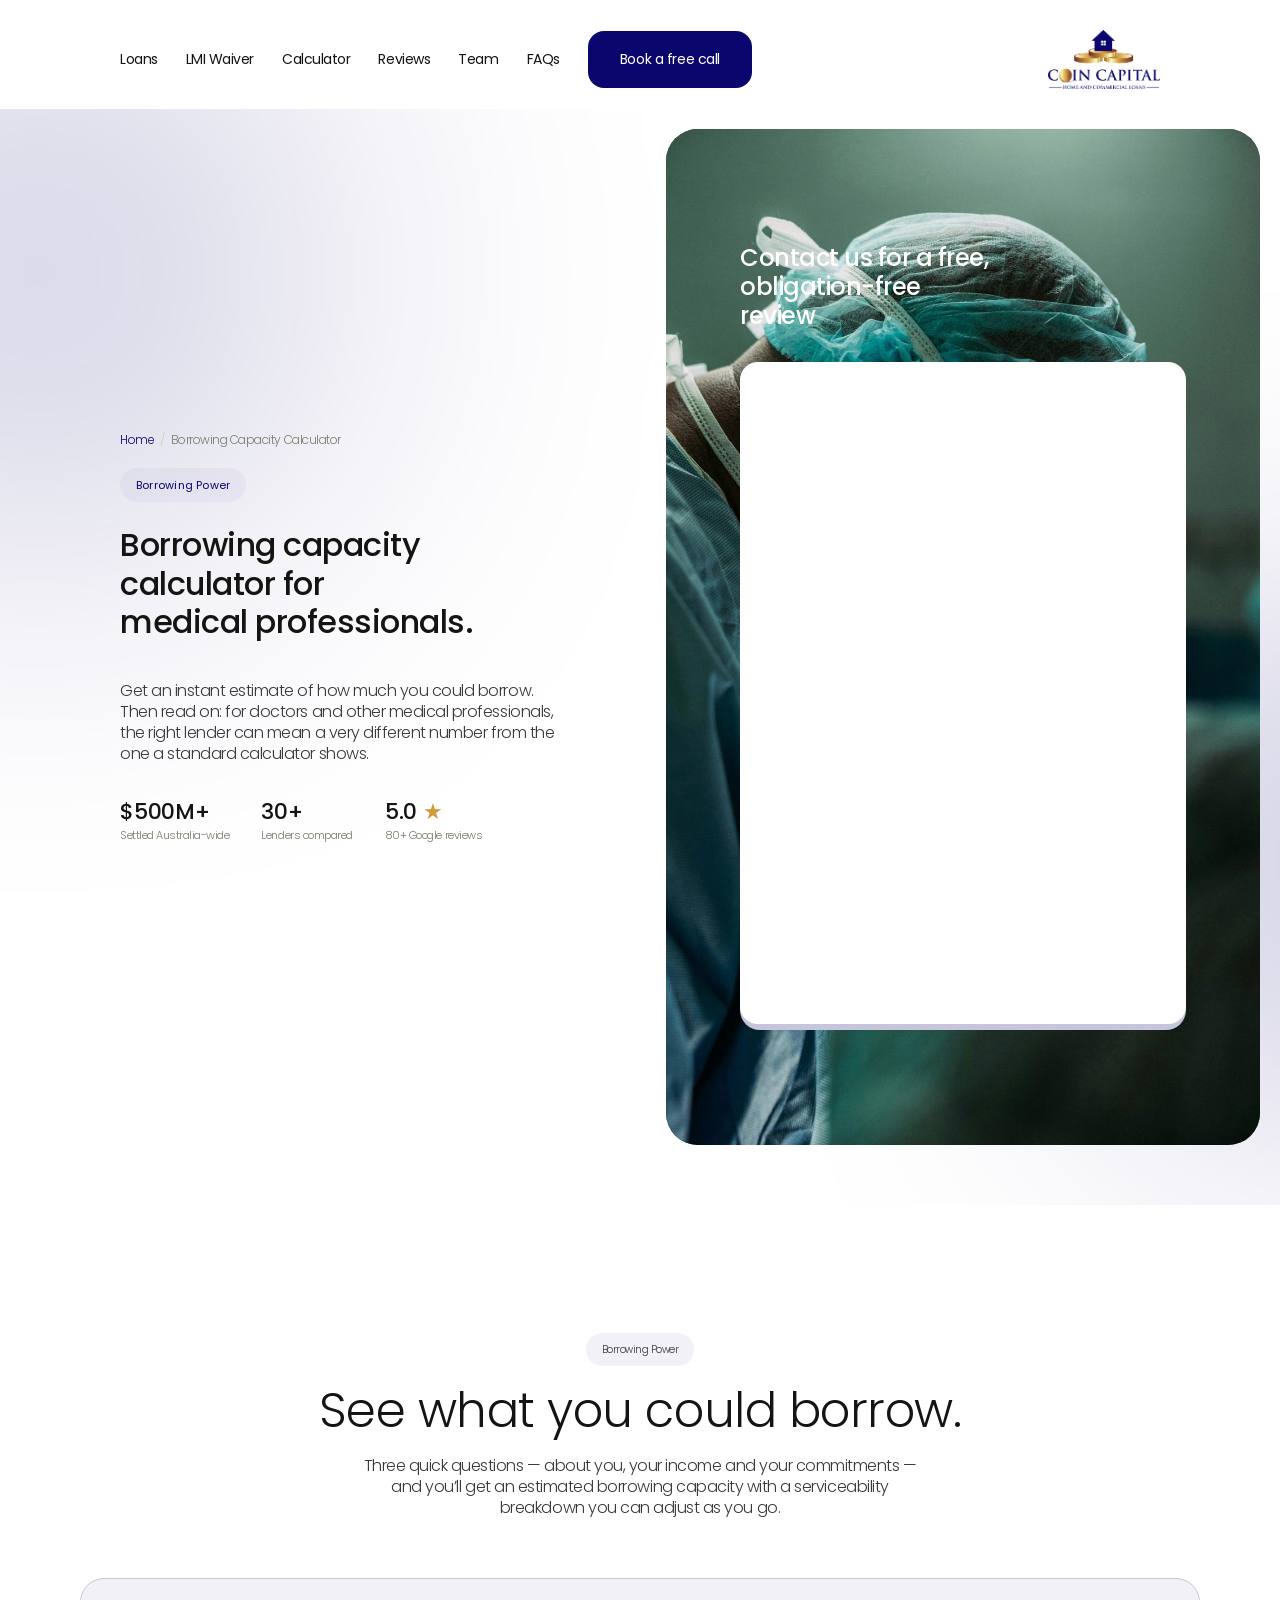
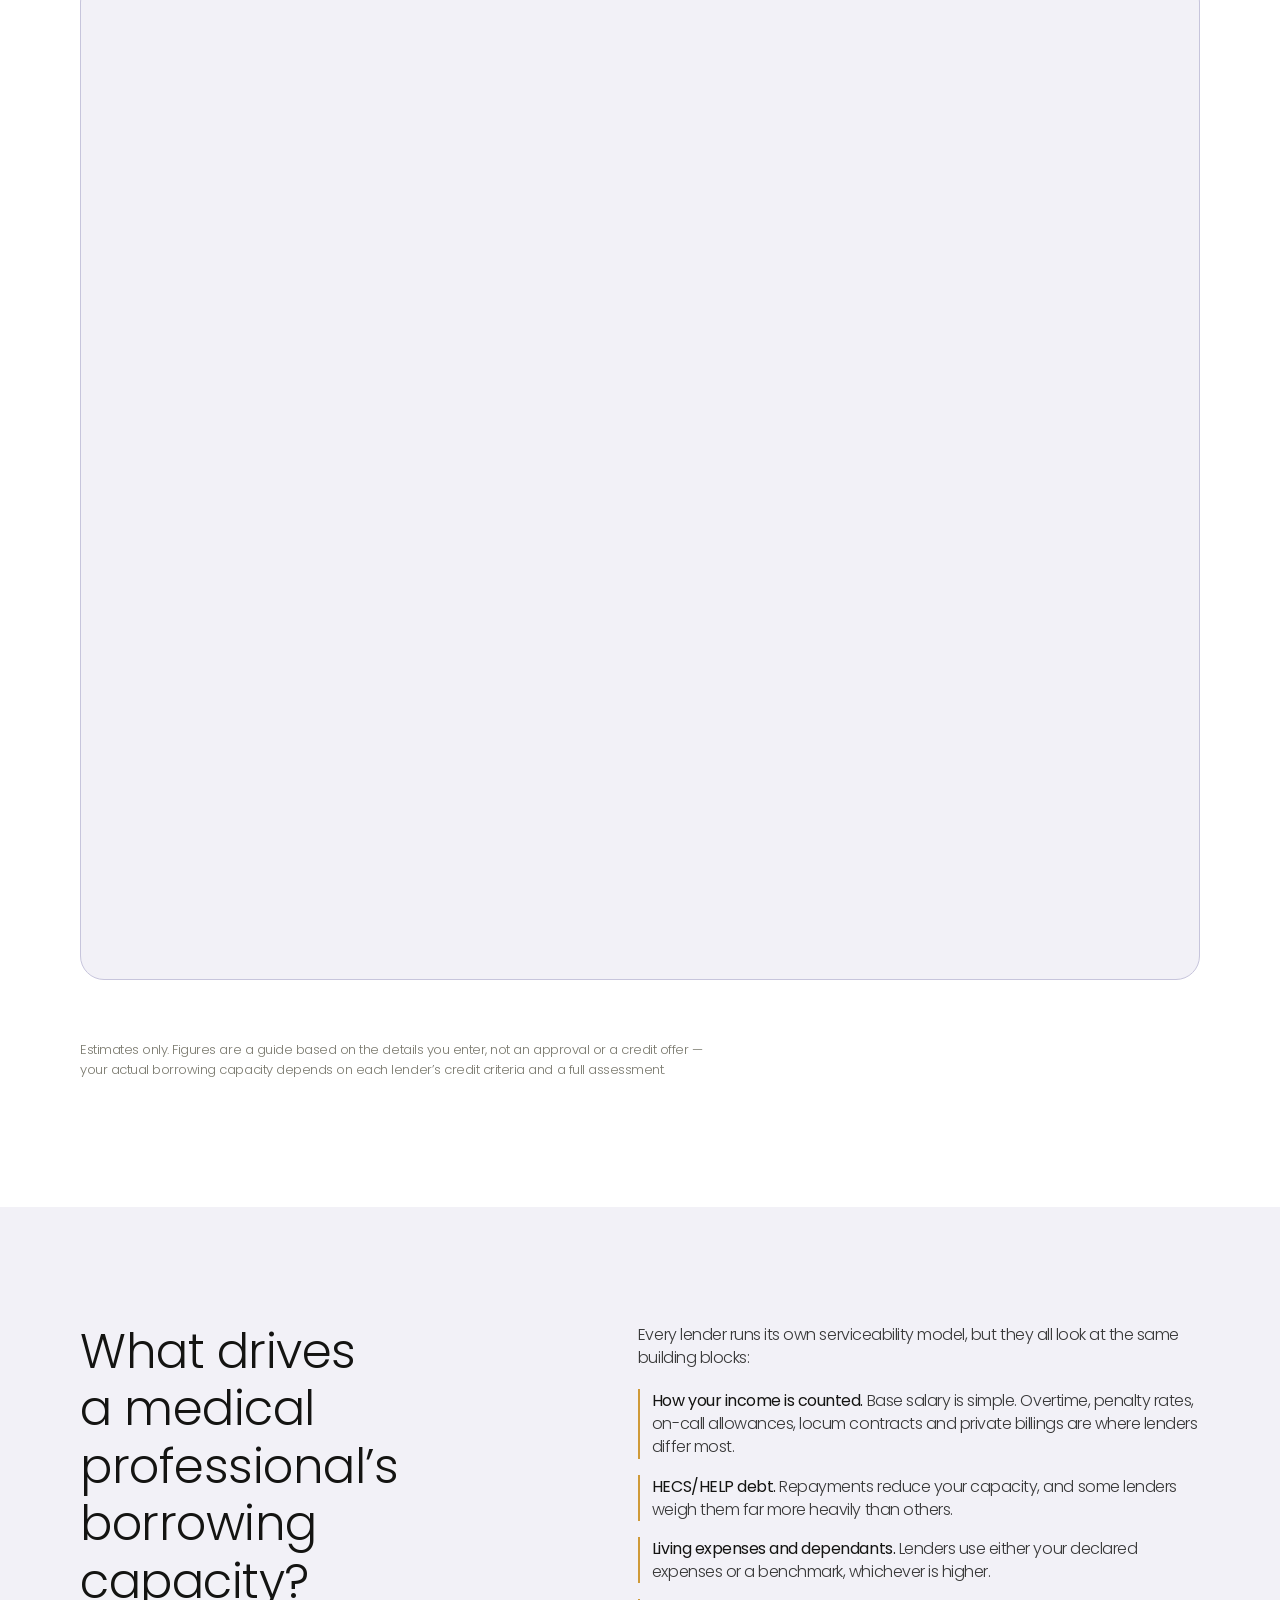
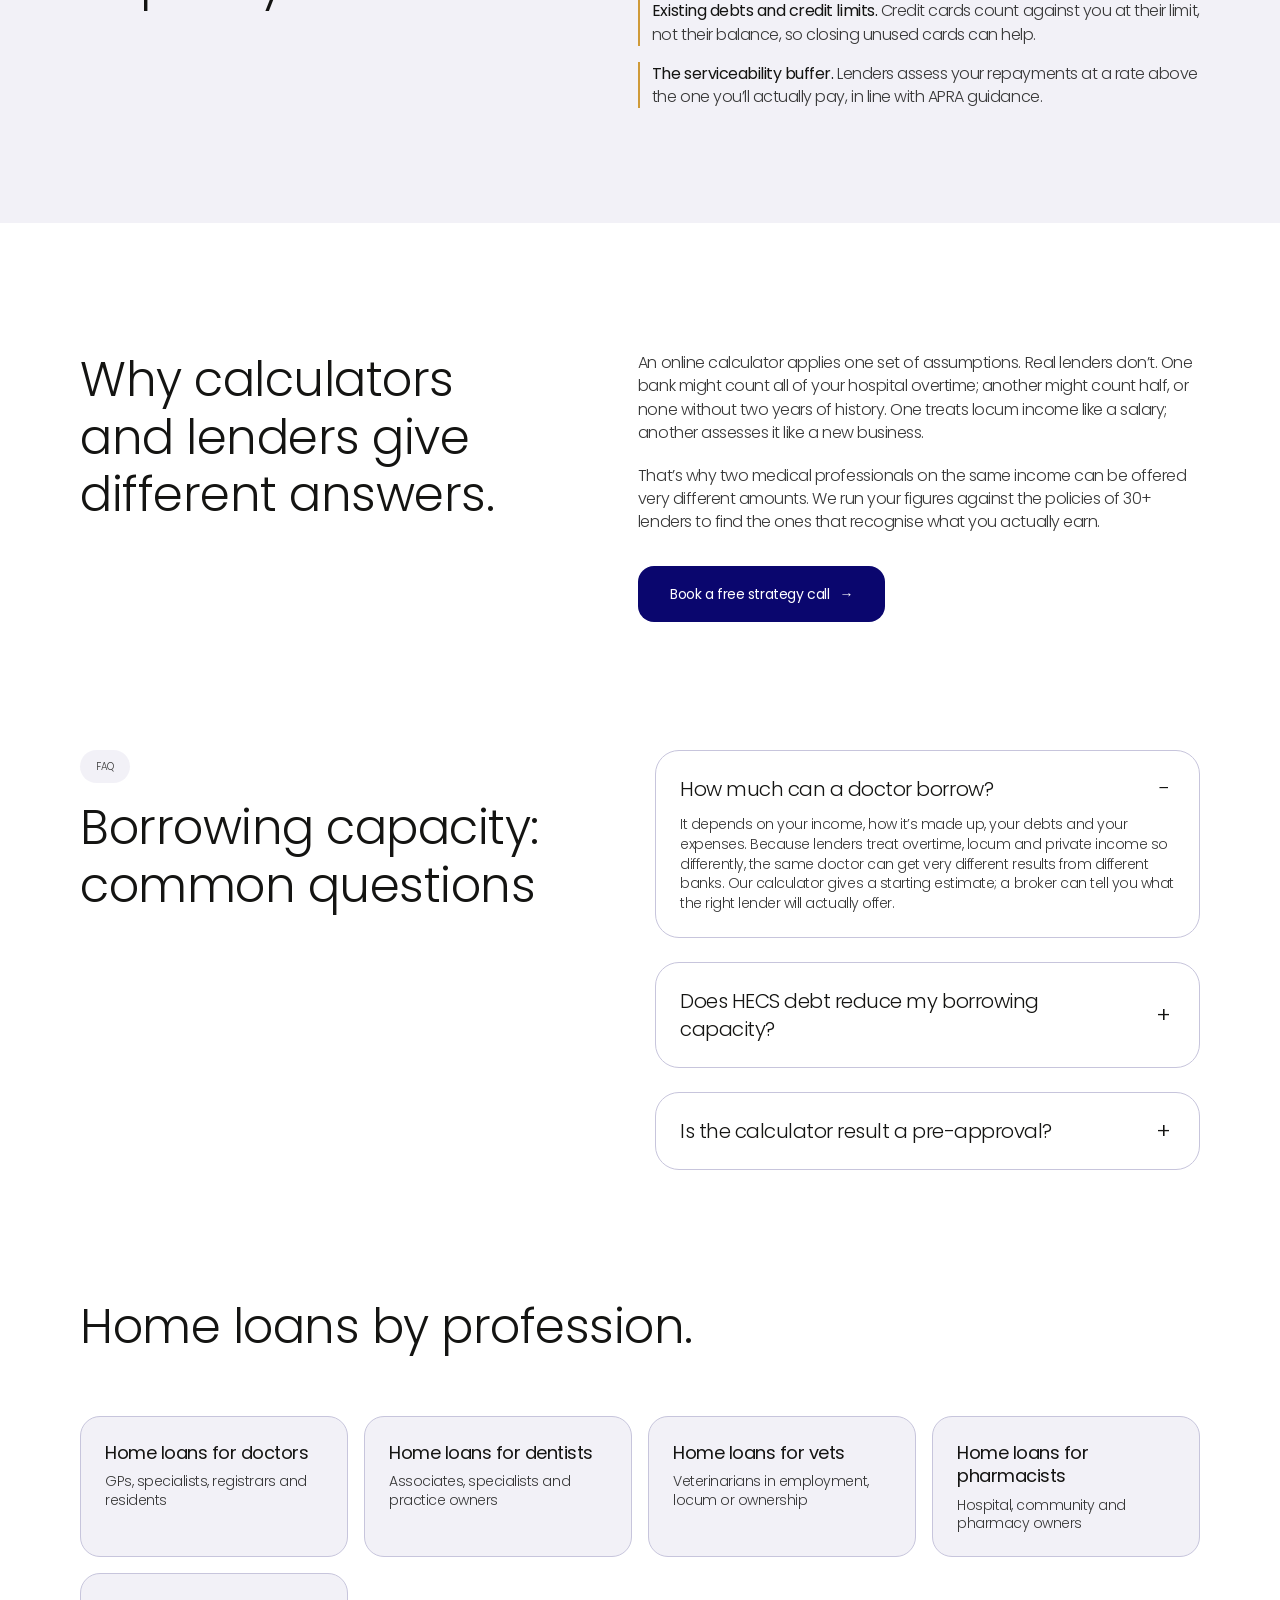
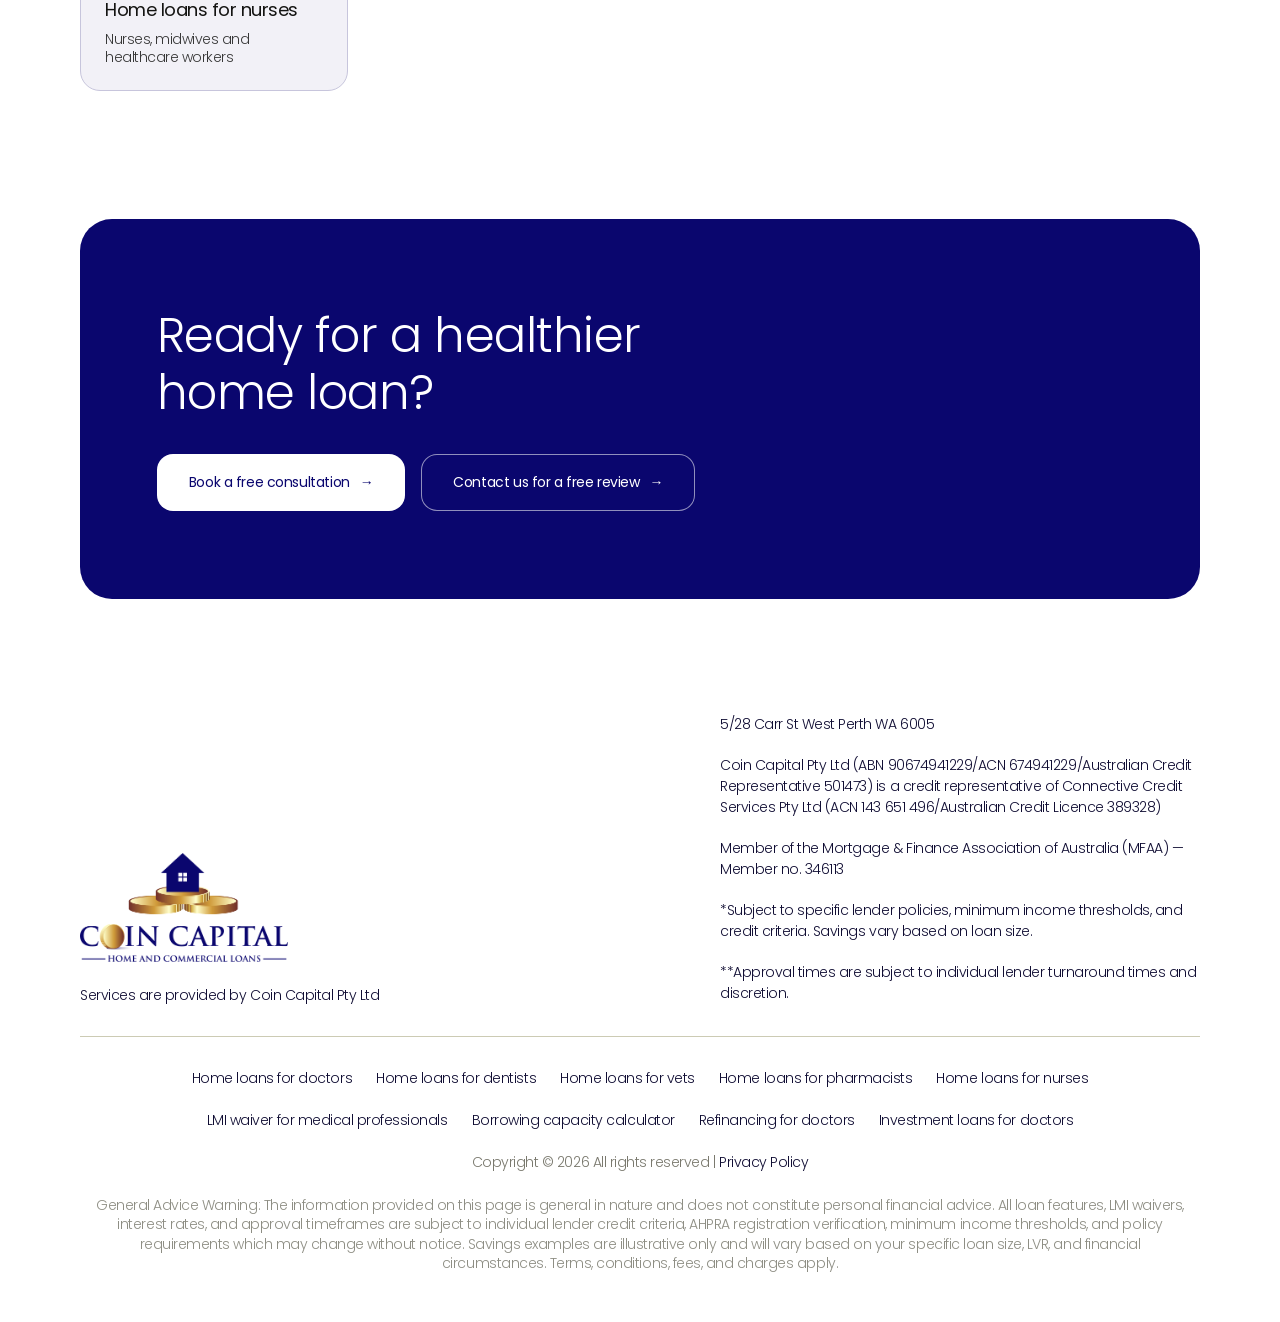
==== commit 6a15ec47: "Switch the enquiry form to the LeadConnector embed Replaces the inline form with the GoHighLevel for" ====
--- a/borrowing-capacity-calculator.html
+++ b/borrowing-capacity-calculator.html
@@ -3,6 +3,28 @@
 <head>
 <meta charset="utf-8">
 <meta name="viewport" content="width=device-width,initial-scale=1,viewport-fit=cover">
+<!-- Google tag (gtag.js) -->
+<script async src="https://www.googletagmanager.com/gtag/js?id=AW-18481558629"></script>
+<script>
+  window.dataLayer = window.dataLayer || [];
+  function gtag(){dataLayer.push(arguments);}
+  gtag('js', new Date());
+  gtag('config', 'AW-18481558629');
+</script>
+<!-- Meta Pixel Code -->
+<script>
+!function(f,b,e,v,n,t,s)
+{if(f.fbq)return;n=f.fbq=function(){n.callMethod?
+n.callMethod.apply(n,arguments):n.queue.push(arguments)};
+if(!f._fbq)f._fbq=n;n.push=n;n.loaded=!0;n.version='2.0';
+n.queue=[];t=b.createElement(e);t.async=!0;
+t.src=v;s=b.getElementsByTagName(e)[0];
+s.parentNode.insertBefore(t,s)}(window, document,'script',
+'https://connect.facebook.net/en_US/fbevents.js');
+fbq('init', '2592938234453270');
+fbq('track', 'PageView');
+</script>
+<!-- End Meta Pixel Code -->
 <title>Borrowing Capacity Calculator for Doctors | Medical Home Loans</title>
 <meta name="description" content="Estimate your borrowing capacity as a doctor or medical professional, then learn why lenders’ results differ — and how overtime, locum income and HECS change the number.">
 <link rel="canonical" href="https://medicalhomeloans.au/borrowing-capacity-calculator">
@@ -119,6 +141,9 @@
 </script>
 </head>
 <body>
+<noscript><img height="1" width="1" style="display:none"
+src="https://www.facebook.com/tr?id=2592938234453270&amp;ev=PageView&amp;noscript=1"
+alt="" /></noscript>
 
 <header class="site-header">
   <nav class="nav" aria-label="Primary">
@@ -157,38 +182,28 @@
         <img class="bg" src="/assets/hero-surgeon.jpg" alt="" width="1200" height="1800">
         <h2>Contact us for a free, obligation-free review</h2>
         <div class="form-shell">
-          <div class="form-card">
-            <form class="lead-form" id="lead-form" novalidate>
-              <div><label for="lf-first">First Name *</label><input id="lf-first" name="first_name" type="text" placeholder="First Name" autocomplete="given-name" required></div>
-              <div><label for="lf-last">Last Name *</label><input id="lf-last" name="last_name" type="text" placeholder="Last Name" autocomplete="family-name" required></div>
-              <div><label for="lf-phone">Phone *</label><input id="lf-phone" name="phone" type="tel" placeholder="Phone" autocomplete="tel" required></div>
-              <div><label for="lf-email">Email *</label>
-                <div class="email-wrap">
-                  <svg width="16" height="16" viewBox="0 0 24 24" fill="none" stroke="#6b7280" stroke-width="1.8" stroke-linecap="round" stroke-linejoin="round" aria-hidden="true"><rect x="3" y="5" width="18" height="14" rx="2"></rect><path d="m3 7 9 6 9-6"></path></svg>
-                  <input id="lf-email" name="email" type="email" placeholder="Email" autocomplete="email" required>
-                </div>
-              </div>
-              <div><label for="lf-occupation">What is your Occupation?</label>
-                <div class="select-wrap">
-                  <select id="lf-occupation" name="occupation">
-                    <option value="" selected></option>
-                    <option>Doctor / Specialist</option>
-                    <option>Nurse / Midwife</option>
-                    <option>Dentist / Dental Professional</option>
-                    <option>Allied Health Professional (Physio, Chiro, etc.)</option>
-                    <option>Pharmacist / Optometrist</option>
-                    <option>Other Healthcare Professional</option>
-                  </select>
-                </div>
-              </div>
-              <div style="position:absolute;left:-9999px;width:1px;height:1px;overflow:hidden" aria-hidden="true">
-                <label for="lf-company">Company</label>
-                <input id="lf-company" name="company" type="text" tabindex="-1" autocomplete="off">
-              </div>
-              <button type="submit">Submit</button>
-              <p class="form-status" id="form-status" role="status" hidden></p>
-            </form>
-          </div>
+          <!-- LeadConnector (GoHighLevel) inline form. Submissions go to GHL, NOT /api/lead.
+               The form's On Submit action in GHL must redirect to /thank-you, otherwise the
+               Meta Lead event and the Google Ads conversion on that page never fire. -->
+          <iframe
+            src="https://api.leadconnectorhq.com/widget/form/7I3f8wnkZmjK8acC4hnJ"
+            class="ghl-embed"
+            id="inline-7I3f8wnkZmjK8acC4hnJ"
+            data-layout="{'id':'INLINE'}"
+            data-trigger-type="alwaysShow"
+            data-trigger-value=""
+            data-activation-type="alwaysActivated"
+            data-activation-value=""
+            data-deactivation-type="neverDeactivate"
+            data-deactivation-value=""
+            data-form-name="Form 1"
+            data-height="662"
+            data-layout-iframe-id="inline-7I3f8wnkZmjK8acC4hnJ"
+            data-form-id="7I3f8wnkZmjK8acC4hnJ"
+            data-cookie-consent="true"
+            data-cookie-consent-provider="auto"
+            title="Enquiry form">
+          </iframe>
         </div>
       </div>
     </div>
@@ -331,5 +346,12 @@
 </footer>
 
 <script src="/assets/site.js"></script>
+<script
+  src="https://link.msgsndr.com/js/external-tracking.js"
+  data-tracking-id="tk_a39b2b5e9e1a40dfa797326a72789126">
+</script>
+
+<script src="https://link.msgsndr.com/js/form_embed.js"></script>
+
 </body>
 </html>
--- a/assets/site.css
+++ b/assets/site.css
@@ -163,7 +163,9 @@
 .lead-form button { margin-top: 12px; width: 100%; border: 0; border-radius: 8px; padding: 15px; background: var(--navy); color: var(--white); font: 600 14px/1.4 inherit; font-family: inherit; cursor: pointer; transition: background-color .2s ease; }
 .lead-form button:hover { background: var(--navy-hover); }
 .lead-form .form-status { font-size: 13px; line-height: 1.4; padding: 10px 12px; border-radius: 8px; background: var(--tint); color: var(--footer-ink); }
-.ghl-embed { width: 100%; min-height: 724px; border: 0; border-radius: 3px; display: block; }
+/* min-height matches the embed's data-height so the panel does not jump while the
+   iframe loads; form_embed.js sets the real height once the form renders. */
+.ghl-embed { width: 100%; min-height: 662px; border: 0; border-radius: 18px; display: block; background: var(--white); }
 
 /* ---- stats ---- */
 .stats { padding-block: clamp(56px, 8vw, 120px) 0; }
@@ -394,3 +396,17 @@
 .footer-links { display: flex; flex-wrap: wrap; justify-content: center; gap: 8px 24px; }
 .page-section { padding-top: var(--section-gap); }
 .hero-copy .crumbs { margin-bottom: 4px; }
+
+/* ---- thank-you page ---- */
+.confirm { padding-top: clamp(40px, 6vw, 72px); }
+.confirm-inner { max-width: 660px; display: flex; flex-direction: column; align-items: flex-start; gap: 20px; }
+.confirm .tick { width: 56px; height: 56px; border-radius: 50%; background: var(--navy); display: grid; place-items: center; flex: none; }
+.confirm .tick svg { width: 28px; height: 28px; }
+.confirm .lede { font-size: 18px; line-height: 1.45; max-width: 56ch; }
+.next { padding-top: var(--section-gap); }
+.step-num { font-size: 12px; font-weight: 500; color: var(--navy); }
+
+/* ---- privacy policy lists ---- */
+/* The global reset strips list markers; restore them inside the policy body. */
+.policy-list { list-style: disc; padding-left: 22px; display: flex; flex-direction: column; gap: 10px; }
+.policy-list li { list-style: disc; line-height: 1.55; }
